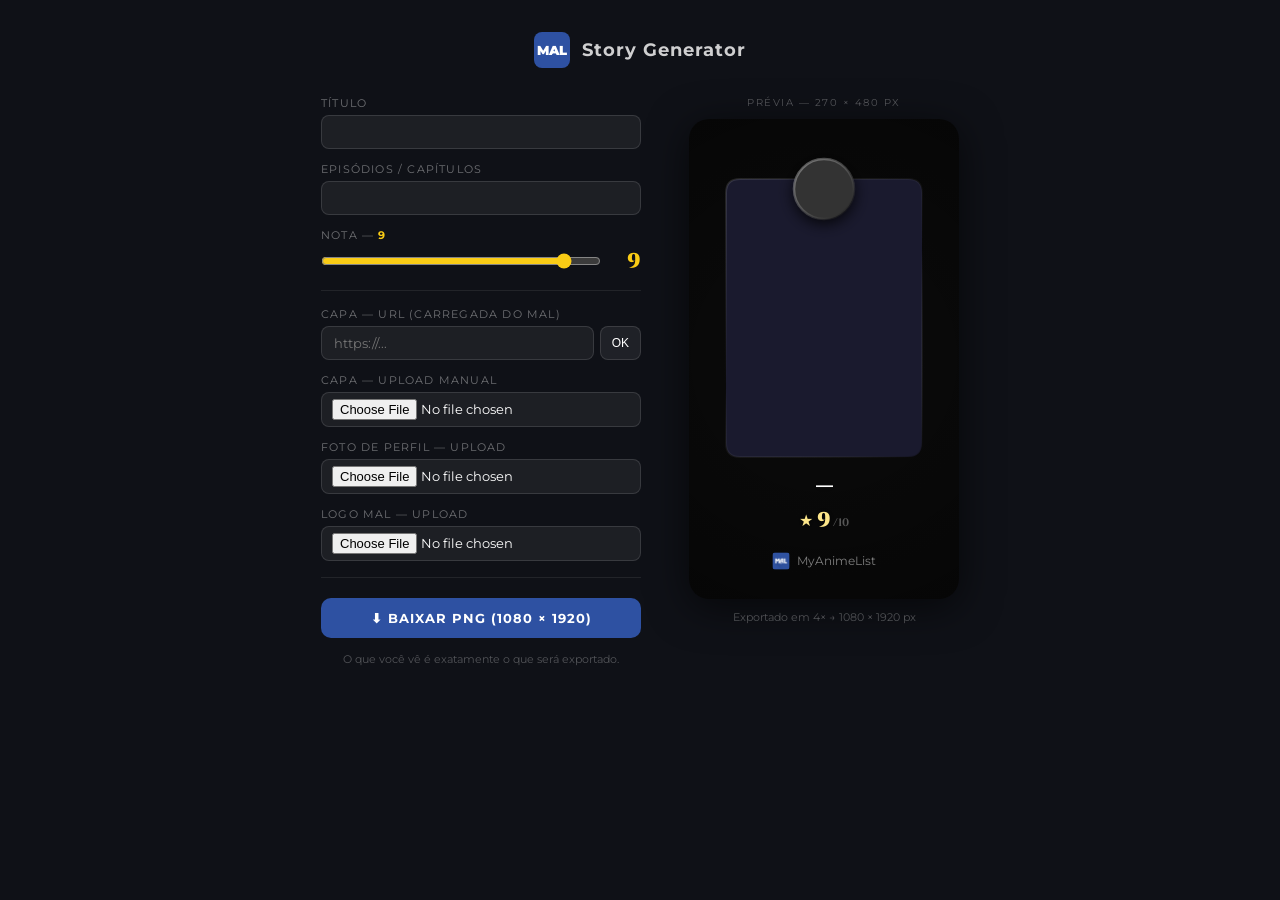
==== extension/generator.html @ 3ea52511 "add landing page and extension" ====
<!DOCTYPE html>
<html lang="pt-BR">
<head>
<meta charset="UTF-8" />
<meta name="viewport" content="width=device-width, initial-scale=1.0" />
<title>MAL Story Generator</title>
<link href="https://fonts.googleapis.com/css2?family=Cinzel:wght@900&family=Montserrat:wght@400;700&display=swap" rel="stylesheet" />
<style>
  *, *::before, *::after { box-sizing: border-box; margin: 0; padding: 0; }
  body {
    background: #0f1117; color: #eee;
    font-family: 'Montserrat', sans-serif;
    min-height: 100vh;
    display: flex; flex-direction: column; align-items: center;
    padding: 32px 16px 48px; gap: 28px;
  }
  .header { display: flex; align-items: center; gap: 12px; }
  .mal-sq {
    width: 36px; height: 36px; background: #2e51a2; border-radius: 8px;
    display: flex; align-items: center; justify-content: center;
    font-weight: 900; font-size: 13px; color: #fff;
  }
  h1 { font-weight: 700; font-size: 18px; letter-spacing: 1px; color: #fff; opacity: 0.8; }

  .auto-banner {
    display: none; background: rgba(46,81,162,0.12);
    border: 1px solid rgba(46,81,162,0.35); border-radius: 10px;
    padding: 10px 18px; font-size: 12px; color: rgba(255,255,255,0.6);
    text-align: center; max-width: 700px; width: 100%;
  }
  .auto-banner strong { color: #7da4f0; }

  .layout {
    display: flex; gap: 48px; align-items: flex-start;
    flex-wrap: wrap; justify-content: center;
    width: 100%; max-width: 960px;
  }
  .controls {
    display: flex; flex-direction: column; gap: 13px;
    flex: 1; min-width: 260px; max-width: 320px;
  }
  .field { display: flex; flex-direction: column; gap: 5px; }
  .field label { font-size: 11px; letter-spacing: 1.2px; text-transform: uppercase; color: rgba(255,255,255,0.4); }
  .field input[type=text], .field input[type=file] {
    background: rgba(255,255,255,0.06); border: 1px solid rgba(255,255,255,0.12);
    border-radius: 8px; color: #fff; font-family: 'Montserrat', sans-serif;
    font-size: 13px; padding: 8px 12px; outline: none; width: 100%;
  }
  .field input[type=file] { padding: 6px 10px; cursor: pointer; }
  .score-row { display: flex; align-items: center; gap: 12px; }
  .score-row input[type=range] { flex: 1; accent-color: #facc15; }
  .score-val { font-family: 'Cinzel', serif; font-size: 20px; font-weight: 900; color: #facc15; min-width: 28px; text-align: right; }
  .divider { border: none; border-top: 1px solid rgba(255,255,255,0.08); margin: 3px 0; }
  .btn-dl {
    background: #2e51a2; color: #fff; font-family: 'Montserrat', sans-serif;
    font-weight: 700; font-size: 13px; letter-spacing: 1px; text-transform: uppercase;
    border: none; border-radius: 10px; padding: 12px 20px; cursor: pointer; width: 100%; margin-top: 4px;
  }
  .btn-dl:hover { background: #3a65c8; }
  .btn-dl:disabled { opacity: 0.5; cursor: not-allowed; }
  .hint { font-size: 11px; color: rgba(255,255,255,0.28); text-align: center; line-height: 1.6; }
  .preview-wrap { display: flex; flex-direction: column; align-items: center; gap: 10px; }
  .preview-label { font-size: 10px; letter-spacing: 1.5px; text-transform: uppercase; color: rgba(255,255,255,0.3); }
  #preview-canvas { border-radius: 20px; display: block; box-shadow: 0 8px 40px rgba(0,0,0,0.6); }
  .url-row { display: flex; gap: 6px; }
  .url-row input { flex: 1; }
  .url-row button {
    padding: 8px 11px; background: rgba(255,255,255,0.07);
    border: 1px solid rgba(255,255,255,0.12); border-radius: 8px;
    color: #fff; font-size: 12px; cursor: pointer;
  }
  .url-row button:hover { background: rgba(255,255,255,0.13); }
</style>
</head>
<body>

<div class="header">
  <div class="mal-sq">MAL</div>
  <h1>Story Generator</h1>
</div>

<div class="auto-banner" id="auto-banner">
  ✨ Dados carregados automaticamente do <strong>MyAnimeList</strong>. Edite se precisar.
</div>

<div class="layout">
  <div class="controls">
    <div class="field">
      <label>Título</label>
      <input type="text" id="inp-title" value="" />
    </div>
    <div class="field">
      <label>Episódios / Capítulos</label>
      <input type="text" id="inp-eps" value="" />
    </div>
    <div class="field">
      <label>Nota — <span id="score-display" style="color:#facc15;font-weight:700;">9</span></label>
      <div class="score-row">
        <input type="range" min="1" max="10" step="0.5" value="9" id="inp-score" />
        <div class="score-val" id="score-val">9</div>
      </div>
    </div>
    <hr class="divider" />
    <div class="field">
      <label>Capa — URL (carregada do MAL)</label>
      <div class="url-row">
        <input type="text" id="inp-cover-url" placeholder="https://..." />
        <button onclick="loadImgUrl(document.getElementById('inp-cover-url').value,'cover')">OK</button>
      </div>
    </div>
    <div class="field">
      <label>Capa — upload manual</label>
      <input type="file" id="inp-cover" accept="image/*" onchange="loadImgFile(this,'cover')" />
    </div>
    <div class="field">
      <label>Foto de perfil — upload</label>
      <input type="file" id="inp-avatar" accept="image/*" onchange="loadImgFile(this,'avatar')" />
    </div>
    <div class="field">
      <label>Logo MAL — upload</label>
      <input type="file" id="inp-mal" accept="image/*" onchange="loadImgFile(this,'mal')" />
    </div>
    <hr class="divider" />
    <button class="btn-dl" id="btn-dl" onclick="download()">⬇ Baixar PNG (1080 × 1920)</button>
    <p class="hint">O que você vê é exatamente o que será exportado.</p>
  </div>

  <div class="preview-wrap">
    <div class="preview-label">Prévia — 270 × 480 px</div>
    <canvas id="preview-canvas" width="270" height="480"></canvas>
    <p class="hint">Exportado em 4× → 1080 × 1920 px</p>
  </div>
</div>

<script src="generator.js"></script>
</body>
</html>
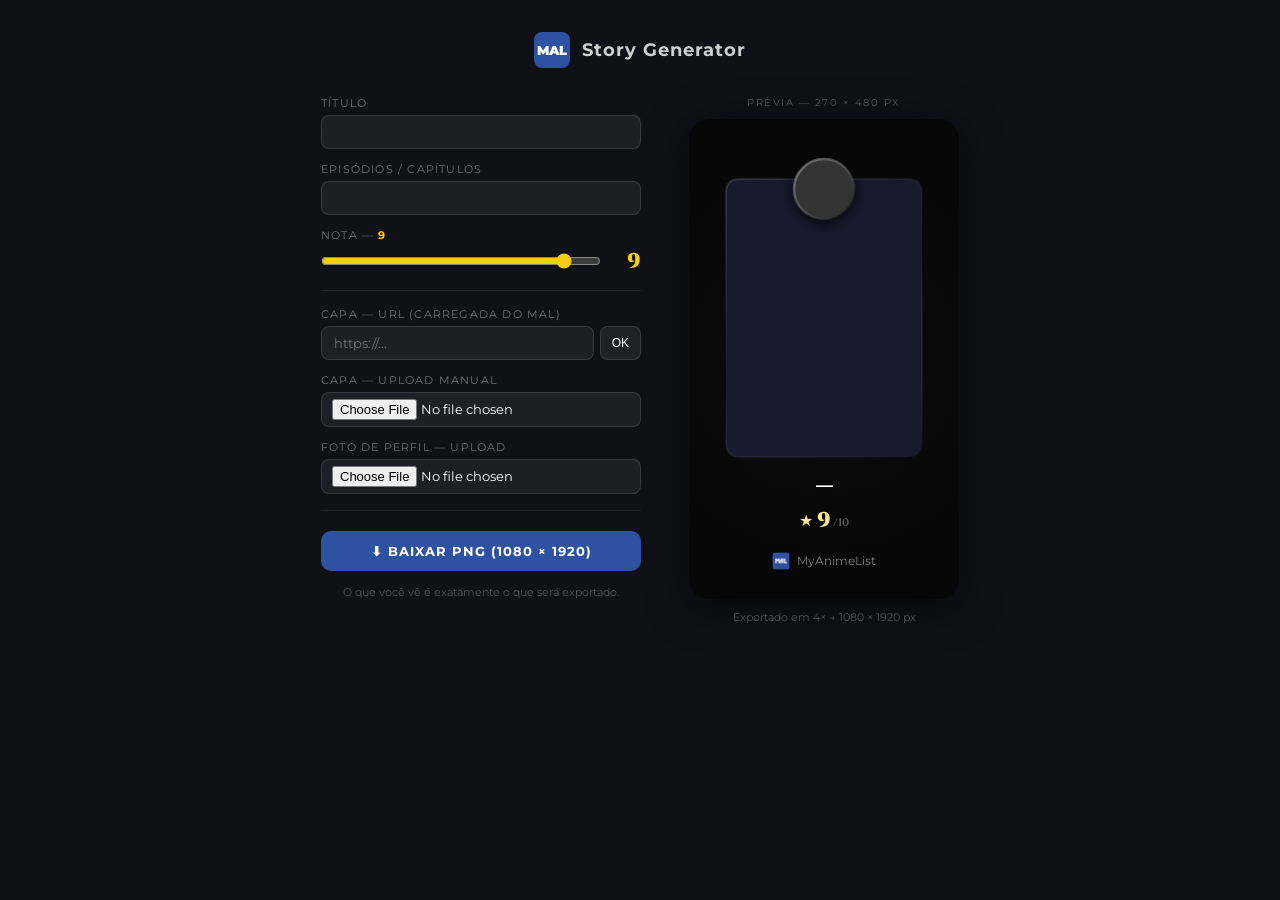
==== commit 0c831b74: "fix file upload inputs, add ASG icons, remove logo upload field" ====
--- a/extension/generator.html
+++ b/extension/generator.html
@@ -105,23 +105,20 @@
       <label>Capa — URL (carregada do MAL)</label>
       <div class="url-row">
         <input type="text" id="inp-cover-url" placeholder="https://..." />
-        <button onclick="loadImgUrl(document.getElementById('inp-cover-url').value,'cover')">OK</button>
+        <button id="btn-load-cover">OK</button>
       </div>
     </div>
     <div class="field">
       <label>Capa — upload manual</label>
-      <input type="file" id="inp-cover" accept="image/*" onchange="loadImgFile(this,'cover')" />
+      <input type="file" id="inp-cover" accept="image/*" />
     </div>
     <div class="field">
       <label>Foto de perfil — upload</label>
-      <input type="file" id="inp-avatar" accept="image/*" onchange="loadImgFile(this,'avatar')" />
+      <input type="file" id="inp-avatar" accept="image/*" />
     </div>
-    <div class="field">
-      <label>Logo MAL — upload</label>
-      <input type="file" id="inp-mal" accept="image/*" onchange="loadImgFile(this,'mal')" />
-    </div>
+
     <hr class="divider" />
-    <button class="btn-dl" id="btn-dl" onclick="download()">⬇ Baixar PNG (1080 × 1920)</button>
+    <button class="btn-dl" id="btn-dl" >⬇ Baixar PNG (1080 × 1920)</button>
     <p class="hint">O que você vê é exatamente o que será exportado.</p>
   </div>
 
